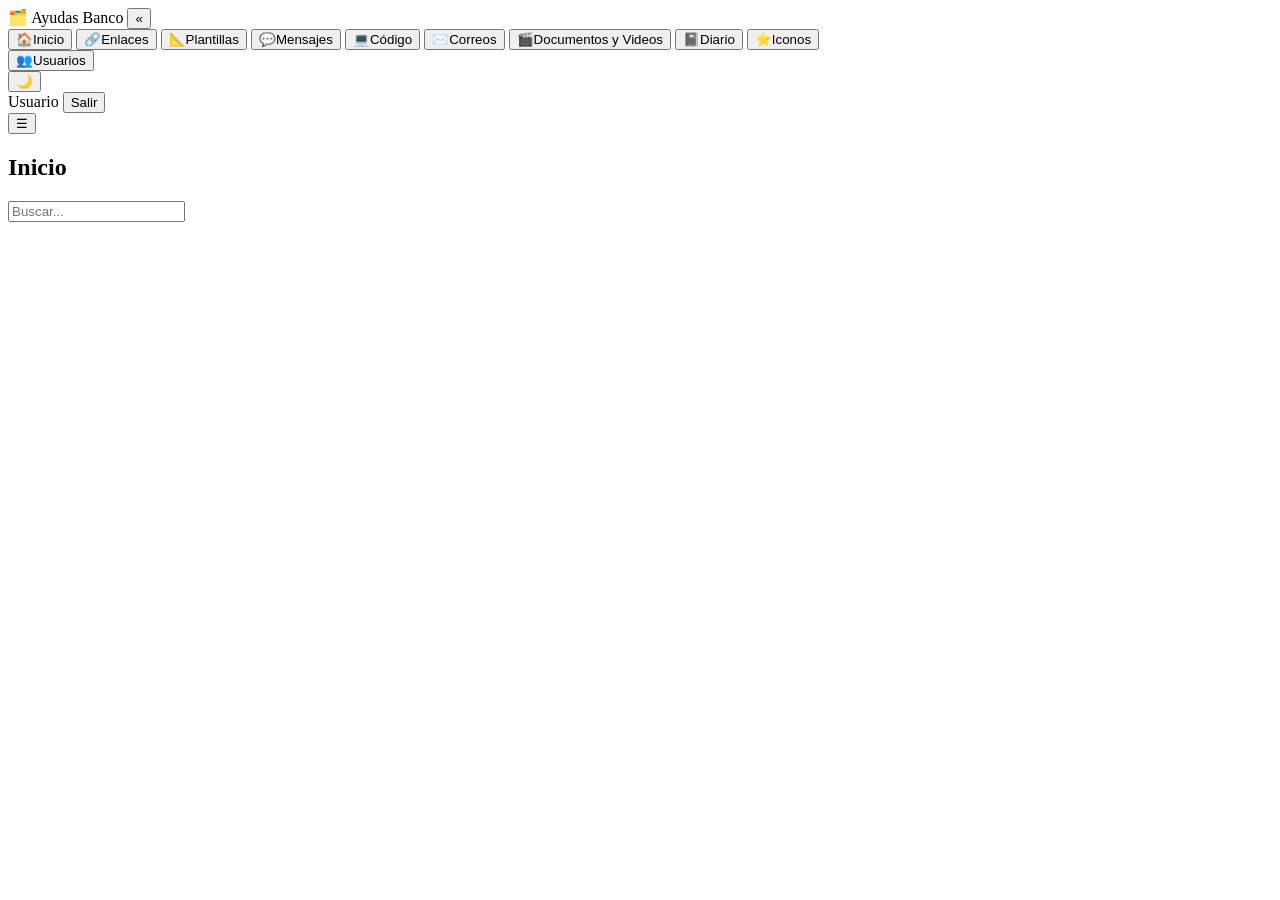
==== dashboard.html @ cb7ddefc "Add files via upload" ====
<!DOCTYPE html>
<html lang="es">
<head>
<meta charset="UTF-8" />
<meta name="viewport" content="width=device-width, initial-scale=1.0" />
<title>Ayudas Banco</title>
<link rel="stylesheet" href="css/styles.css" />
</head>
<body>
  <div class="app-shell">

    <!-- Menú lateral -->
    <aside class="sidebar" id="sidebar">
      <div class="sidebar-header">
        <span class="brand-icon">🗂️</span>
        <span class="brand-text">Ayudas Banco</span>
        <button id="btnColapsar" class="icon-btn sidebar-collapse" title="Colapsar menú">«</button>
      </div>

      <nav class="sidebar-nav">
        <button class="nav-item" data-modulo="inicio">      <span class="nav-icon">🏠</span><span class="nav-text">Inicio</span></button>
        <button class="nav-item" data-modulo="enlaces">     <span class="nav-icon">🔗</span><span class="nav-text">Enlaces</span></button>
        <button class="nav-item" data-modulo="plantillas">  <span class="nav-icon">📐</span><span class="nav-text">Plantillas</span></button>
        <button class="nav-item" data-modulo="mensajes">    <span class="nav-icon">💬</span><span class="nav-text">Mensajes</span></button>
        <button class="nav-item" data-modulo="codigo">      <span class="nav-icon">💻</span><span class="nav-text">Código</span></button>
        <button class="nav-item" data-modulo="correos">     <span class="nav-icon">✉️</span><span class="nav-text">Correos</span></button>
        <button class="nav-item" data-modulo="documentos">  <span class="nav-icon">🎬</span><span class="nav-text">Documentos y Videos</span></button>
        <button class="nav-item" data-modulo="diario">      <span class="nav-icon">📓</span><span class="nav-text">Diario</span></button>
        <button class="nav-item" data-modulo="iconos">      <span class="nav-icon">⭐</span><span class="nav-text">Iconos</span></button>

        <div class="nav-divider" id="dividerAdmin"></div>
        <button class="nav-item admin-only" data-modulo="usuarios" id="navUsuarios">
          <span class="nav-icon">👥</span><span class="nav-text">Usuarios</span>
        </button>
      </nav>

      <div class="sidebar-footer">
        <button id="btnTema" class="icon-btn" title="Cambiar tema">🌙</button>
        <div class="user-chip">
          <span id="usuarioNombre">Usuario</span>
          <button id="btnSalir" class="link-btn">Salir</button>
        </div>
      </div>
    </aside>

    <!-- Contenido principal -->
    <div class="main-area">
      <header class="topbar">
        <button id="btnMenuMovil" class="icon-btn mobile-only" title="Menú">☰</button>
        <h2 id="tituloModulo">Inicio</h2>
        <div class="topbar-actions">
          <input type="search" id="buscador" placeholder="Buscar..." class="search-input" />
          <button id="btnNuevo" class="btn btn-primary" hidden>+ Nuevo</button>
        </div>
      </header>

      <div class="categorias-bar" id="categoriasBar"></div>

      <main class="content" id="contenido"></main>
    </div>
  </div>

  <!-- ===== Modal crear/editar ITEM ===== -->
  <div class="modal-overlay" id="modalOverlay" hidden>
    <div class="modal">
      <div class="modal-header">
        <h3 id="modalTitulo">Nuevo registro</h3>
        <button class="icon-btn modal-close-btn" id="btnCerrarModal">✕</button>
      </div>
      <form id="formItem" class="modal-body">
        <input type="hidden" id="itemId" />
        <label>Título<input type="text" id="campoTitulo" required /></label>
        <label>Categoría<input type="text" id="campoCategoria" placeholder="Ej: Botón, Enlace, Legal..." /></label>
        <label>Descripción<textarea id="campoDescripcion" rows="2"></textarea></label>
        <label>Contenido / Código<textarea id="campoContenido" rows="6" placeholder="HTML, texto del correo, nota del diario..."></textarea></label>
        <label>URL (enlace, video o documento)<input type="url" id="campoUrl" placeholder="https://..." /></label>
        <label>URL de imagen / captura<input type="url" id="campoImagen" placeholder="https://..." /></label>
        <label class="checkbox-label"><input type="checkbox" id="campoDestacado" /> Marcar como destacado</label>
        <div class="modal-actions">
          <button type="button" class="btn btn-secondary" id="btnCancelarModal">Cancelar</button>
          <button type="submit" class="btn btn-primary">Guardar</button>
        </div>
      </form>
    </div>
  </div>

  <!-- ===== Modal vista previa ===== -->
  <div class="modal-overlay" id="previewOverlay" hidden>
    <div class="modal modal-grande">
      <div class="modal-header">
        <h3 id="previewTitulo">Vista previa</h3>
        <button class="icon-btn modal-close-btn" id="btnCerrarPreview">✕</button>
      </div>
      <div class="modal-body">
        <pre class="code-block" id="previewCodigo"></pre>
        <div class="preview-render" id="previewRender"></div>
      </div>
    </div>
  </div>

  <!-- ===== Modal usuario ===== -->
  <div class="modal-overlay" id="modalUsuario" hidden>
    <div class="modal modal-usuario">
      <div class="modal-header">
        <h3 id="modalUsuarioTitulo">Nuevo usuario</h3>
        <button class="icon-btn modal-close-btn" id="btnCerrarModalUsuario">✕</button>
      </div>
      <form id="formUsuario" class="modal-body">
        <input type="hidden" id="usuarioId" />

        <div class="form-row">
          <label>Nombre<input type="text" id="uNombre" required /></label>
          <label>Email<input type="email" id="uEmail" required /></label>
        </div>

        <div class="form-row">
          <label>
            Contraseña
            <input type="password" id="uPassword" placeholder="Dejar vacío para no cambiar" autocomplete="new-password" />
          </label>
          <label>
            Rol
            <select id="uRol">
              <option value="editor">Editor</option>
              <option value="admin">Administrador</option>
            </select>
          </label>
        </div>

        <label class="checkbox-label" style="margin-bottom:4px">
          <input type="checkbox" id="uActivo" checked /> Usuario activo
        </label>

        <!-- Tabla de permisos -->
        <div class="permisos-section" id="permisosSection">
          <p class="permisos-nota">Los administradores tienen acceso total. Los permisos aplican solo a editores.</p>
          <div class="permisos-tabla">
            <div class="permisos-header">
              <span>Módulo</span>
              <span>Ver</span>
              <span>Editar</span>
            </div>
            <div id="permisosFilas"></div>
          </div>
        </div>

        <div class="modal-actions">
          <button type="button" class="btn btn-secondary" id="btnCancelarUsuario">Cancelar</button>
          <button type="submit" class="btn btn-primary">Guardar usuario</button>
        </div>
      </form>
    </div>
  </div>

  <script src="js/api.js"></script>
  <script src="js/theme.js"></script>
  <script src="js/app.js"></script>
  <script src="js/usuarios.js"></script>
</body>
</html>
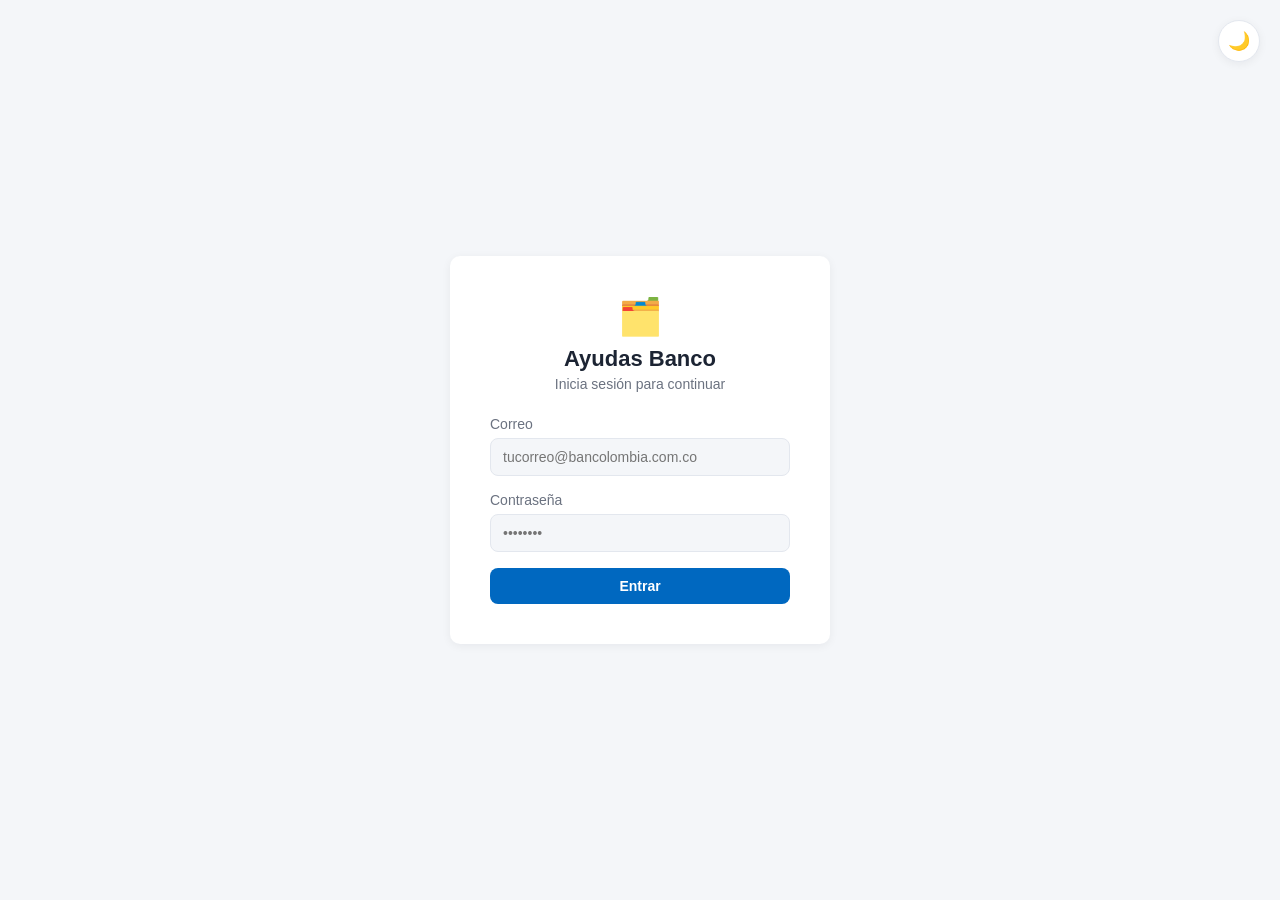
==== commit 4a3f3f6d: "Update permissions note for user roles" ====
--- a/dashboard.html
+++ b/dashboard.html
@@ -121,6 +121,7 @@
           <label>
             Rol
             <select id="uRol">
+              <option value="visualizador">Visualizador (solo lectura)</option>
               <option value="editor">Editor</option>
               <option value="admin">Administrador</option>
             </select>
@@ -133,7 +134,7 @@
 
         <!-- Tabla de permisos -->
         <div class="permisos-section" id="permisosSection">
-          <p class="permisos-nota">Los administradores tienen acceso total. Los permisos aplican solo a editores.</p>
+          <p class="permisos-nota">Los administradores tienen acceso total. Editores y visualizadores solo acceden según los permisos marcados abajo.</p>
           <div class="permisos-tabla">
             <div class="permisos-header">
               <span>Módulo</span>
--- a/css/styles.css
+++ b/css/styles.css
@@ -0,0 +1,549 @@
+:root {
+  --bg: #f4f6f9;
+  --bg-elevated: #ffffff;
+  --bg-sidebar: #11203e;
+  --bg-sidebar-active: #1b3262;
+  --text: #1c2433;
+  --text-muted: #6b7280;
+  --text-inverse: #f4f6f9;
+  --border: #e3e7ee;
+  --primary: #0068c0;
+  --primary-hover: #00529b;
+  --accent: #2980b9;
+  --danger: #d64545;
+  --success: #2f9e63;
+  --shadow: 0 2px 10px rgba(15, 23, 42, 0.06);
+  --radius: 10px;
+}
+
+[data-theme="dark"] {
+  --bg: #0f1420;
+  --bg-elevated: #161d2e;
+  --bg-sidebar: #0a0e18;
+  --bg-sidebar-active: #1b2740;
+  --text: #e7eaf0;
+  --text-muted: #97a1b5;
+  --text-inverse: #0f1420;
+  --border: #232c42;
+  --primary: #3b9bf2;
+  --primary-hover: #5cb0ff;
+  --accent: #5cb0ff;
+  --shadow: 0 2px 14px rgba(0, 0, 0, 0.45);
+}
+
+* { box-sizing: border-box; }
+
+body {
+  margin: 0;
+  font-family: 'Segoe UI', Roboto, Arial, sans-serif;
+  background: var(--bg);
+  color: var(--text);
+  transition: background .2s ease, color .2s ease;
+}
+
+button, input, textarea { font-family: inherit; }
+
+/* ---------- Login ---------- */
+.login-body {
+  height: 100vh;
+  display: flex;
+  align-items: center;
+  justify-content: center;
+}
+
+.theme-toggle {
+  position: fixed;
+  top: 20px;
+  right: 20px;
+  background: var(--bg-elevated);
+  border: 1px solid var(--border);
+  border-radius: 50%;
+  width: 42px;
+  height: 42px;
+  cursor: pointer;
+  font-size: 18px;
+  box-shadow: var(--shadow);
+}
+
+.login-card {
+  background: var(--bg-elevated);
+  border-radius: var(--radius);
+  box-shadow: var(--shadow);
+  padding: 40px;
+  width: 100%;
+  max-width: 380px;
+}
+
+.login-brand { text-align: center; margin-bottom: 24px; }
+.login-brand .brand-icon { font-size: 36px; }
+.login-brand h1 { margin: 8px 0 4px; font-size: 22px; }
+.login-brand p { color: var(--text-muted); margin: 0; font-size: 14px; }
+
+.login-form { display: flex; flex-direction: column; gap: 16px; }
+.login-form label { display: flex; flex-direction: column; gap: 6px; font-size: 14px; color: var(--text-muted); }
+
+input, textarea {
+  background: var(--bg);
+  border: 1px solid var(--border);
+  border-radius: 8px;
+  padding: 10px 12px;
+  color: var(--text);
+  font-size: 14px;
+  outline: none;
+}
+input:focus, textarea:focus { border-color: var(--primary); }
+
+.btn {
+  border: none;
+  border-radius: 8px;
+  padding: 10px 16px;
+  font-size: 14px;
+  cursor: pointer;
+  font-weight: 600;
+}
+.btn-primary { background: var(--primary); color: #fff; }
+.btn-primary:hover { background: var(--primary-hover); }
+.btn-secondary { background: transparent; border: 1px solid var(--border); color: var(--text); }
+.btn-block { width: 100%; }
+
+.form-error { color: var(--danger); font-size: 13px; margin: 0; }
+
+/* ---------- App shell ---------- */
+.app-shell { display: flex; height: 100vh; overflow: hidden; }
+
+.sidebar {
+  width: 240px;
+  background: var(--bg-sidebar);
+  color: var(--text-inverse);
+  display: flex;
+  flex-direction: column;
+  flex-shrink: 0;
+  transition: width .2s ease;
+}
+.sidebar.collapsed { width: 72px; }
+.sidebar.collapsed .brand-text,
+.sidebar.collapsed .nav-text,
+.sidebar.collapsed .user-chip { display: none; }
+
+.sidebar-header {
+  display: flex;
+  align-items: center;
+  gap: 10px;
+  padding: 18px 16px;
+  font-weight: 700;
+  font-size: 16px;
+  border-bottom: 1px solid rgba(255,255,255,0.08);
+}
+.sidebar-collapse { margin-left: auto; background: transparent; color: var(--text-inverse); border: none; cursor: pointer; }
+
+.sidebar-nav { flex: 1; overflow-y: auto; padding: 12px 8px; display: flex; flex-direction: column; gap: 2px; }
+
+.nav-item {
+  display: flex;
+  align-items: center;
+  gap: 12px;
+  background: transparent;
+  border: none;
+  color: rgba(244,246,249,0.8);
+  padding: 11px 12px;
+  border-radius: 8px;
+  cursor: pointer;
+  font-size: 14px;
+  text-align: left;
+  width: 100%;
+}
+.nav-item:hover { background: rgba(255,255,255,0.06); color: #fff; }
+.nav-item.active { background: var(--bg-sidebar-active); color: #fff; }
+.nav-icon { font-size: 16px; width: 20px; text-align: center; }
+
+.sidebar-footer {
+  padding: 14px 16px;
+  border-top: 1px solid rgba(255,255,255,0.08);
+  display: flex;
+  align-items: center;
+  gap: 10px;
+}
+.icon-btn {
+  background: transparent;
+  border: 1px solid rgba(255,255,255,0.15);
+  color: var(--text-inverse);
+  border-radius: 8px;
+  width: 34px;
+  height: 34px;
+  cursor: pointer;
+}
+.main-area .icon-btn { color: var(--text); border-color: var(--border); }
+
+.user-chip { display: flex; flex-direction: column; gap: 2px; font-size: 13px; }
+.link-btn { background: none; border: none; color: var(--accent); cursor: pointer; padding: 0; font-size: 12px; text-align: left; }
+
+/* ---------- Main area ---------- */
+.main-area { flex: 1; display: flex; flex-direction: column; overflow: hidden; }
+
+.topbar {
+  display: flex;
+  align-items: center;
+  gap: 16px;
+  padding: 16px 24px;
+  border-bottom: 1px solid var(--border);
+  background: var(--bg-elevated);
+}
+.topbar h2 { margin: 0; font-size: 18px; flex-shrink: 0; }
+.topbar-actions { margin-left: auto; display: flex; gap: 10px; }
+.search-input { width: 220px; }
+.mobile-only { display: none; }
+
+.categorias-bar {
+  display: flex;
+  gap: 8px;
+  padding: 12px 24px;
+  overflow-x: auto;
+  border-bottom: 1px solid var(--border);
+  background: var(--bg-elevated);
+}
+.chip {
+  border: 1px solid var(--border);
+  background: var(--bg);
+  color: var(--text-muted);
+  padding: 6px 14px;
+  border-radius: 999px;
+  font-size: 13px;
+  cursor: pointer;
+  white-space: nowrap;
+}
+.chip.active { background: var(--primary); color: #fff; border-color: var(--primary); }
+
+.content {
+  flex: 1;
+  overflow-y: auto;
+  padding: 24px;
+  display: grid;
+  grid-template-columns: repeat(auto-fill, minmax(260px, 1fr));
+  gap: 16px;
+  align-content: start;
+}
+
+.empty-state {
+  grid-column: 1 / -1;
+  text-align: center;
+  color: var(--text-muted);
+  padding: 60px 20px;
+}
+
+.card {
+  background: var(--bg-elevated);
+  border: 1px solid var(--border);
+  border-radius: var(--radius);
+  padding: 16px;
+  box-shadow: var(--shadow);
+  display: flex;
+  flex-direction: column;
+  gap: 8px;
+}
+.card-top { display: flex; justify-content: space-between; align-items: flex-start; gap: 8px; }
+.card-title { font-weight: 600; font-size: 15px; margin: 0; }
+.badge {
+  font-size: 11px;
+  padding: 3px 8px;
+  border-radius: 999px;
+  background: var(--bg);
+  color: var(--text-muted);
+  border: 1px solid var(--border);
+  white-space: nowrap;
+}
+.badge.star { background: #fff7e0; color: #a3760b; border-color: #f1d98a; }
+[data-theme="dark"] .badge.star { background: #3a2f12; color: #e8c45f; border-color: #5a4a1d; }
+
+.card-desc { color: var(--text-muted); font-size: 13px; margin: 0; flex: 1; }
+.card-img { width: 100%; border-radius: 8px; max-height: 140px; object-fit: cover; }
+.card-actions { display: flex; gap: 8px; margin-top: 4px; flex-wrap: wrap; }
+.card-actions button {
+  background: var(--bg);
+  border: 1px solid var(--border);
+  color: var(--text);
+  border-radius: 6px;
+  padding: 6px 10px;
+  font-size: 12px;
+  cursor: pointer;
+}
+.card-actions button:hover { border-color: var(--primary); color: var(--primary); }
+.card-actions .danger:hover { border-color: var(--danger); color: var(--danger); }
+
+/* ---------- Modal ---------- */
+.modal-overlay {
+  position: fixed; inset: 0;
+  background: rgba(10, 14, 24, 0.55);
+  display: flex; align-items: center; justify-content: center;
+  z-index: 50;
+  padding: 20px;
+}
+.modal {
+  background: var(--bg-elevated);
+  border-radius: var(--radius);
+  width: 100%; max-width: 520px;
+  max-height: 90vh;
+  display: flex; flex-direction: column;
+  box-shadow: var(--shadow);
+}
+.modal-grande { max-width: 760px; }
+.modal-header {
+  display: flex; align-items: center; justify-content: space-between;
+  padding: 16px 20px; border-bottom: 1px solid var(--border);
+}
+.modal-header h3 { margin: 0; font-size: 16px; }
+.modal-body { padding: 20px; overflow-y: auto; display: flex; flex-direction: column; gap: 14px; }
+.modal-body label { display: flex; flex-direction: column; gap: 6px; font-size: 13px; color: var(--text-muted); }
+.checkbox-label { flex-direction: row !important; align-items: center; gap: 8px !important; }
+.modal-actions { display: flex; justify-content: flex-end; gap: 10px; margin-top: 6px; }
+
+.code-block {
+  background: var(--bg);
+  border: 1px solid var(--border);
+  border-radius: 8px;
+  padding: 14px;
+  font-size: 13px;
+  white-space: pre-wrap;
+  word-break: break-word;
+  max-height: 220px;
+  overflow-y: auto;
+}
+.preview-render {
+  border: 1px dashed var(--border);
+  border-radius: 8px;
+  padding: 14px;
+  margin-top: 12px;
+}
+
+/* ---------- Responsive ---------- */
+@media (max-width: 860px) {
+  .sidebar { position: fixed; z-index: 40; height: 100%; left: -240px; }
+  .sidebar.mobile-open { left: 0; }
+  .mobile-only { display: inline-block; }
+  .search-input { width: 140px; }
+}
+
+/* ===== Corrección hidden ===== */
+[hidden] { display: none !important; }
+
+/* ===== Divider nav ===== */
+.nav-divider { height: 1px; background: rgba(255,255,255,0.1); margin: 10px 12px; }
+.admin-only { display: none; }
+body.es-admin .admin-only { display: flex; }
+
+/* ===== Modal usuario ===== */
+.modal-usuario { max-width: 680px; }
+
+.form-row { display: grid; grid-template-columns: 1fr 1fr; gap: 14px; }
+@media (max-width: 600px) { .form-row { grid-template-columns: 1fr; } }
+
+select {
+  background: var(--bg);
+  border: 1px solid var(--border);
+  border-radius: 8px;
+  padding: 10px 12px;
+  color: var(--text);
+  font-size: 14px;
+  outline: none;
+}
+select:focus { border-color: var(--primary); }
+
+.modal-close-btn {
+  background: transparent !important;
+  border: none !important;
+  color: var(--text) !important;
+  font-size: 16px;
+  width: 32px; height: 32px;
+}
+
+/* Permisos */
+.permisos-section { margin-top: 4px; }
+.permisos-nota {
+  font-size: 12px;
+  color: var(--text-muted);
+  background: var(--bg);
+  border: 1px solid var(--border);
+  border-radius: 8px;
+  padding: 8px 12px;
+  margin: 0 0 10px;
+}
+.permisos-tabla { border: 1px solid var(--border); border-radius: 8px; overflow: hidden; }
+.permisos-header, .permiso-fila {
+  display: grid;
+  grid-template-columns: 1fr 80px 80px;
+  align-items: center;
+  padding: 9px 14px;
+}
+.permisos-header {
+  background: var(--bg);
+  font-size: 12px;
+  font-weight: 600;
+  color: var(--text-muted);
+  text-transform: uppercase;
+  letter-spacing: .05em;
+}
+.permiso-fila { border-top: 1px solid var(--border); font-size: 14px; }
+.permiso-fila:hover { background: var(--bg); }
+.permiso-fila span { display: flex; align-items: center; gap: 6px; }
+.permiso-fila input[type="checkbox"] { width: 16px; height: 16px; cursor: pointer; accent-color: var(--primary); }
+
+/* ===== Tabla de usuarios ===== */
+.usuarios-wrap { grid-column: 1/-1; overflow-x: auto; }
+.usuarios-tabla {
+  width: 100%;
+  border-collapse: collapse;
+  font-size: 14px;
+}
+.usuarios-tabla th, .usuarios-tabla td {
+  padding: 12px 14px;
+  text-align: left;
+  border-bottom: 1px solid var(--border);
+}
+.usuarios-tabla th {
+  background: var(--bg);
+  font-size: 12px;
+  text-transform: uppercase;
+  letter-spacing: .05em;
+  color: var(--text-muted);
+  font-weight: 600;
+}
+.usuarios-tabla tr:hover td { background: var(--bg); }
+.usuarios-tabla td:last-child { text-align: right; }
+.td-actions { display: flex; gap: 6px; justify-content: flex-end; flex-wrap: wrap; }
+
+.badge-rol-admin { background: #e0f0ff; color: #0052a3; border: 1px solid #b3d4f5; }
+.badge-rol-editor { background: #e8f7ef; color: #1d7a46; border: 1px solid #a8dfc0; }
+.badge-inactivo { background: #f5f5f5; color: #888; border: 1px solid #ddd; }
+[data-theme="dark"] .badge-rol-admin { background: #0a2a50; color: #7ec5ff; border-color: #1a4a80; }
+[data-theme="dark"] .badge-rol-editor { background: #0a2e1c; color: #5cd68a; border-color: #1a5c38; }
+[data-theme="dark"] .badge-inactivo { background: #1a1a1a; color: #666; border-color: #333; }
+
+.permisos-mini { display: flex; flex-wrap: wrap; gap: 4px; }
+.permisos-mini .chip-mini {
+  font-size: 11px;
+  padding: 2px 7px;
+  border-radius: 999px;
+  background: var(--bg);
+  border: 1px solid var(--border);
+  color: var(--text-muted);
+}
+.permisos-mini .chip-mini.edit { border-color: var(--primary); color: var(--primary); background: transparent; }
+
+/* ===== Sección Inicio ===== */
+.content.inicio-mode { display: block !important; padding: 0; }
+
+.inicio-wrap { padding: 28px; display: flex; flex-direction: column; gap: 28px; }
+
+.inicio-saludo {
+  display: flex;
+  align-items: center;
+  gap: 16px;
+  background: var(--bg-elevated);
+  border: 1px solid var(--border);
+  border-radius: var(--radius);
+  padding: 20px 24px;
+  box-shadow: var(--shadow);
+}
+.saludo-icon { font-size: 38px; line-height: 1; }
+.inicio-saludo h2 { margin: 0 0 4px; font-size: 20px; }
+.inicio-saludo p  { margin: 0; color: var(--text-muted); font-size: 14px; }
+
+.inicio-grid {
+  display: grid;
+  grid-template-columns: 1fr 1fr;
+  gap: 24px;
+}
+@media (max-width: 760px) { .inicio-grid { grid-template-columns: 1fr; } }
+
+.inicio-seccion {
+  background: var(--bg-elevated);
+  border: 1px solid var(--border);
+  border-radius: var(--radius);
+  box-shadow: var(--shadow);
+  overflow: hidden;
+}
+
+.inicio-seccion-header {
+  display: flex;
+  align-items: center;
+  gap: 10px;
+  padding: 16px 18px;
+  border-bottom: 1px solid var(--border);
+  background: var(--bg);
+}
+.inicio-seccion-header h3 { margin: 0; font-size: 15px; flex: 1; }
+.inicio-seccion-icon { font-size: 18px; }
+.recordatorio-color { filter: none; }
+.noticia-color      { filter: none; }
+
+.btn-sm { padding: 6px 12px; font-size: 12px; }
+.btn-outline {
+  background: transparent;
+  border: 1px solid var(--primary);
+  color: var(--primary);
+  border-radius: 8px;
+  cursor: pointer;
+  font-weight: 600;
+}
+.btn-outline:hover { background: var(--primary); color: #fff; }
+
+.inicio-lista { padding: 12px; display: flex; flex-direction: column; gap: 10px; }
+
+.inicio-vacio { color: var(--text-muted); font-size: 13px; text-align: center; padding: 20px 0; margin: 0; }
+
+/* Tarjeta recordatorio */
+.inicio-card {
+  display: flex;
+  align-items: flex-start;
+  justify-content: space-between;
+  gap: 12px;
+  border-radius: 8px;
+  padding: 14px 14px 14px 16px;
+  border: 1px solid var(--border);
+  border-left-width: 4px;
+  background: var(--bg);
+  transition: box-shadow .15s;
+}
+.inicio-card:hover { box-shadow: var(--shadow); }
+
+.recordatorio-card { border-left-color: #f5a623; }
+.noticia-card      { border-left-color: var(--primary); }
+
+.inicio-card-body  { flex: 1; display: flex; flex-direction: column; gap: 4px; }
+.inicio-card-titulo{ font-weight: 600; font-size: 14px; margin: 0; color: var(--text); }
+.inicio-card-texto { font-size: 13px; color: var(--text-muted); margin: 0; line-height: 1.5; white-space: pre-wrap; }
+.inicio-card-fecha { font-size: 11px; color: var(--text-muted); margin-top: 4px; }
+
+.inicio-card-acciones { display: flex; flex-direction: column; gap: 4px; flex-shrink: 0; }
+.icon-action {
+  background: transparent;
+  border: none;
+  cursor: pointer;
+  font-size: 14px;
+  padding: 4px 6px;
+  border-radius: 6px;
+  color: var(--text-muted);
+}
+.icon-action:hover { background: var(--border); color: var(--text); }
+.icon-action.danger:hover { background: #fde8e8; color: var(--danger); }
+[data-theme="dark"] .icon-action.danger:hover { background: #3a1010; }
+
+
+.content.iconos-mode {
+  grid-template-columns: repeat(auto-fill, minmax(100px, 1fr));
+  gap: 12px;
+}
+.content.iconos-mode .card {
+  align-items: center;
+  text-align: center;
+  padding: 14px 10px;
+}
+.content.iconos-mode .icono-wrap {
+  display: flex;
+  justify-content: center;
+}
+.content.iconos-mode .card-actions {
+  justify-content: center;
+}
+.content.iconos-mode .card-desc {
+  font-size: 12px;
+}
